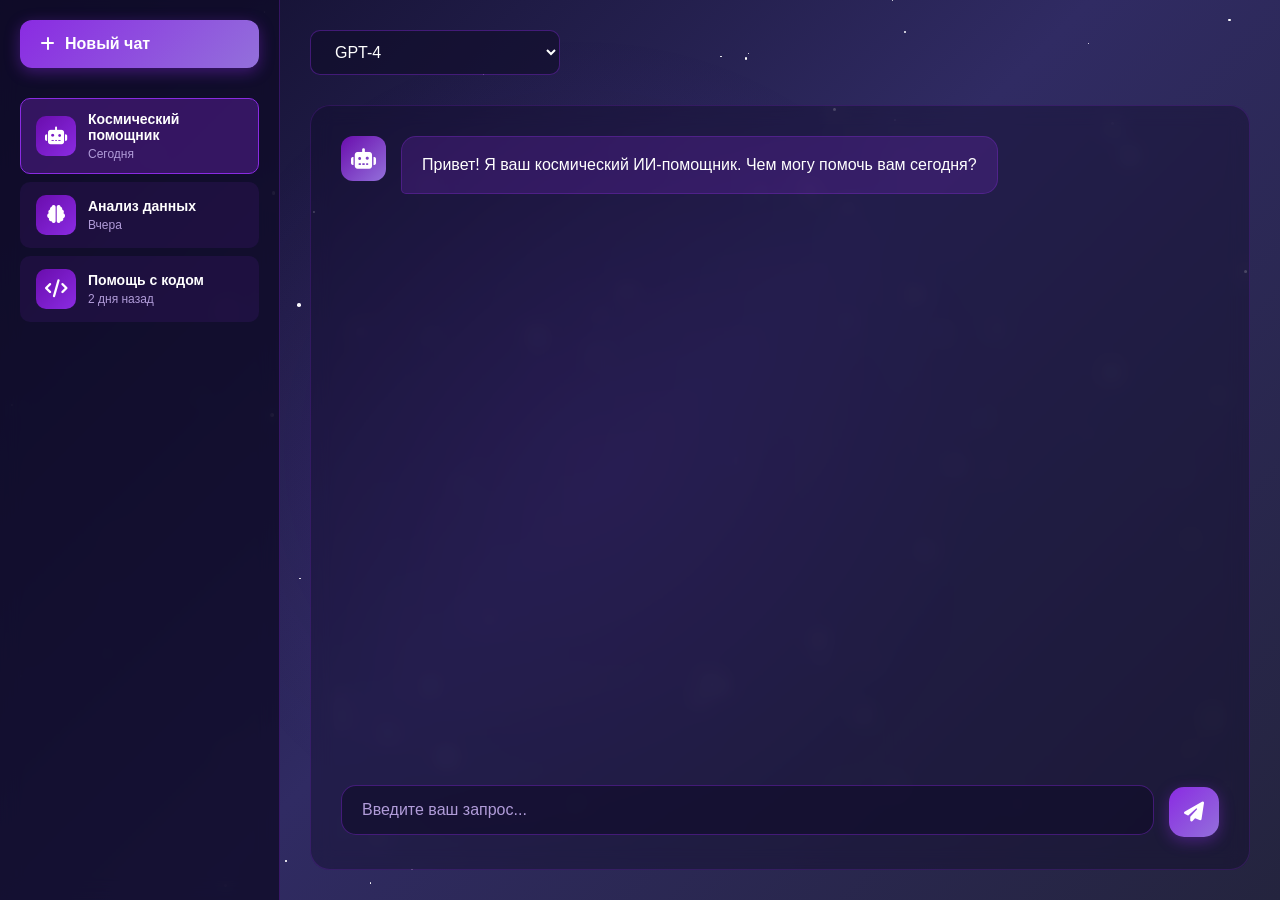
==== index.html @ d5923d3e "Create AI Chat Web Service with Cosmic Dark Purple Theme - New index.html file with complete AI chat" ====
<!DOCTYPE html>
<html lang="ru">
<head>
    <meta charset="UTF-8">
    <meta name="viewport" content="width=device-width, initial-scale=1.0">
    <title>AI Chat - Космический Интерфейс</title>
    <link href="https://cdnjs.cloudflare.com/ajax/libs/font-awesome/6.4.0/css/all.min.css" rel="stylesheet">
    <style>
        * {
            margin: 0;
            padding: 0;
            box-sizing: border-box;
        }

        body {
            font-family: 'Segoe UI', Tahoma, Geneva, Verdana, sans-serif;
            background: linear-gradient(135deg, #0f0c29, #302b63, #24243e);
            color: #ffffff;
            min-height: 100vh;
            overflow: hidden;
        }

        .container {
            display: flex;
            height: 100vh;
        }

        /* Sidebar */
        .sidebar {
            width: 280px;
            background: rgba(15, 12, 41, 0.8);
            backdrop-filter: blur(10px);
            border-right: 1px solid rgba(138, 43, 226, 0.3);
            padding: 20px;
            display: flex;
            flex-direction: column;
        }

        .new-chat-btn {
            background: linear-gradient(135deg, #8a2be2, #9370db);
            color: white;
            border: none;
            padding: 15px 20px;
            border-radius: 12px;
            cursor: pointer;
            font-size: 16px;
            font-weight: 600;
            margin-bottom: 30px;
            transition: all 0.3s ease;
            display: flex;
            align-items: center;
            gap: 10px;
            box-shadow: 0 4px 15px rgba(138, 43, 226, 0.4);
        }

        .new-chat-btn:hover {
            transform: translateY(-2px);
            box-shadow: 0 6px 20px rgba(138, 43, 226, 0.6);
        }

        .chat-list {
            flex: 1;
            overflow-y: auto;
        }

        .chat-item {
            display: flex;
            align-items: center;
            gap: 12px;
            padding: 12px 15px;
            margin-bottom: 8px;
            border-radius: 10px;
            cursor: pointer;
            transition: all 0.3s ease;
            background: rgba(138, 43, 226, 0.1);
            border: 1px solid transparent;
        }

        .chat-item:hover {
            background: rgba(138, 43, 226, 0.2);
            border-color: rgba(138, 43, 226, 0.4);
        }

        .chat-item.active {
            background: rgba(138, 43, 226, 0.3);
            border-color: #8a2be2;
        }

        .chat-icon {
            width: 40px;
            height: 40px;
            background: linear-gradient(135deg, #6a0dad, #8a2be2);
            border-radius: 10px;
            display: flex;
            align-items: center;
            justify-content: center;
            font-size: 18px;
        }

        .chat-info {
            flex: 1;
        }

        .chat-title {
            font-size: 14px;
            font-weight: 600;
            margin-bottom: 4px;
        }

        .chat-date {
            font-size: 12px;
            color: #b19cd9;
        }

        /* Main Content */
        .main-content {
            flex: 1;
            display: flex;
            flex-direction: column;
            padding: 30px;
            background: radial-gradient(circle at 30% 50%, rgba(138, 43, 226, 0.1) 0%, transparent 50%);
        }

        .header {
            margin-bottom: 30px;
        }

        .model-selector {
            background: rgba(15, 12, 41, 0.6);
            border: 1px solid rgba(138, 43, 226, 0.4);
            color: white;
            padding: 12px 20px;
            border-radius: 10px;
            font-size: 16px;
            cursor: pointer;
            outline: none;
            min-width: 250px;
        }

        .model-selector option {
            background: #0f0c29;
            color: white;
        }

        .chat-container {
            flex: 1;
            background: rgba(15, 12, 41, 0.4);
            border-radius: 20px;
            padding: 30px;
            border: 1px solid rgba(138, 43, 226, 0.2);
            backdrop-filter: blur(10px);
            display: flex;
            flex-direction: column;
        }

        .messages {
            flex: 1;
            overflow-y: auto;
            margin-bottom: 20px;
            padding-right: 10px;
        }

        .message {
            margin-bottom: 20px;
            display: flex;
            gap: 15px;
        }

        .message.user {
            flex-direction: row-reverse;
        }

        .message-avatar {
            width: 45px;
            height: 45px;
            border-radius: 12px;
            display: flex;
            align-items: center;
            justify-content: center;
            font-size: 20px;
            flex-shrink: 0;
        }

        .message.user .message-avatar {
            background: linear-gradient(135deg, #9370db, #8a2be2);
        }

        .message.ai .message-avatar {
            background: linear-gradient(135deg, #6a0dad, #9370db);
        }

        .message-content {
            max-width: 70%;
            padding: 15px 20px;
            border-radius: 15px;
            line-height: 1.6;
        }

        .message.user .message-content {
            background: linear-gradient(135deg, #8a2be2, #9370db);
            border-bottom-right-radius: 5px;
        }

        .message.ai .message-content {
            background: rgba(138, 43, 226, 0.2);
            border: 1px solid rgba(138, 43, 226, 0.3);
            border-bottom-left-radius: 5px;
        }

        .input-area {
            display: flex;
            gap: 15px;
            align-items: center;
        }

        .input-wrapper {
            flex: 1;
            position: relative;
        }

        .message-input {
            width: 100%;
            background: rgba(15, 12, 41, 0.6);
            border: 1px solid rgba(138, 43, 226, 0.4);
            color: white;
            padding: 15px 20px;
            border-radius: 15px;
            font-size: 16px;
            outline: none;
            resize: none;
            font-family: inherit;
        }

        .message-input::placeholder {
            color: #b19cd9;
        }

        .send-btn {
            background: linear-gradient(135deg, #8a2be2, #9370db);
            color: white;
            border: none;
            width: 50px;
            height: 50px;
            border-radius: 15px;
            cursor: pointer;
            font-size: 20px;
            transition: all 0.3s ease;
            display: flex;
            align-items: center;
            justify-content: center;
            box-shadow: 0 4px 15px rgba(138, 43, 226, 0.4);
        }

        .send-btn:hover {
            transform: scale(1.05);
            box-shadow: 0 6px 20px rgba(138, 43, 226, 0.6);
        }

        /* Scrollbar */
        ::-webkit-scrollbar {
            width: 8px;
        }

        ::-webkit-scrollbar-track {
            background: rgba(15, 12, 41, 0.4);
        }

        ::-webkit-scrollbar-thumb {
            background: rgba(138, 43, 226, 0.4);
            border-radius: 4px;
        }

        ::-webkit-scrollbar-thumb:hover {
            background: rgba(138, 43, 226, 0.6);
        }

        /* Stars animation */
        .stars {
            position: fixed;
            top: 0;
            left: 0;
            width: 100%;
            height: 100%;
            pointer-events: none;
            z-index: -1;
        }

        .star {
            position: absolute;
            background: white;
            border-radius: 50%;
            animation: twinkle 2s infinite;
        }

        @keyframes twinkle {
            0%, 100% { opacity: 0.3; }
            50% { opacity: 1; }
        }
    </style>
</head>
<body>
    <div class="stars" id="stars"></div>
    
    <div class="container">
        <!-- Sidebar -->
        <div class="sidebar">
            <button class="new-chat-btn" onclick="createNewChat()">
                <i class="fas fa-plus"></i>
                Новый чат
            </button>
            
            <div class="chat-list" id="chatList">
                <div class="chat-item active">
                    <div class="chat-icon">
                        <i class="fas fa-robot"></i>
                    </div>
                    <div class="chat-info">
                        <div class="chat-title">Космический помощник</div>
                        <div class="chat-date">Сегодня</div>
                    </div>
                </div>
                
                <div class="chat-item">
                    <div class="chat-icon">
                        <i class="fas fa-brain"></i>
                    </div>
                    <div class="chat-info">
                        <div class="chat-title">Анализ данных</div>
                        <div class="chat-date">Вчера</div>
                    </div>
                </div>
                
                <div class="chat-item">
                    <div class="chat-icon">
                        <i class="fas fa-code"></i>
                    </div>
                    <div class="chat-info">
                        <div class="chat-title">Помощь с кодом</div>
                        <div class="chat-date">2 дня назад</div>
                    </div>
                </div>
            </div>
        </div>

        <!-- Main Content -->
        <div class="main-content">
            <div class="header">
                <select class="model-selector" id="modelSelector">
                    <option value="gpt-4">GPT-4</option>
                    <option value="gpt-3.5-turbo">GPT-3.5 Turbo</option>
                    <option value="claude-3">Claude 3</option>
                    <option value="llama-3">Llama 3</option>
                    <option value="mistral">Mistral</option>
                </select>
            </div>

            <div class="chat-container">
                <div class="messages" id="messages">
                    <div class="message ai">
                        <div class="message-avatar">
                            <i class="fas fa-robot"></i>
                        </div>
                        <div class="message-content">
                            Привет! Я ваш космический ИИ-помощник. Чем могу помочь вам сегодня?
                        </div>
                    </div>
                </div>

                <div class="input-area">
                    <div class="input-wrapper">
                        <textarea 
                            class="message-input" 
                            id="messageInput" 
                            placeholder="Введите ваш запрос..."
                            rows="1"
                            onkeypress="handleKeyPress(event)"
                        ></textarea>
                    </div>
                    <button class="send-btn" onclick="sendMessage()">
                        <i class="fas fa-paper-plane"></i>
                    </button>
                </div>
            </div>
        </div>
    </div>

    <script>
        // Create stars background
        function createStars() {
            const starsContainer = document.getElementById('stars');
            for (let i = 0; i < 100; i++) {
                const star = document.createElement('div');
                star.className = 'star';
                star.style.left = Math.random() * 100 + '%';
                star.style.top = Math.random() * 100 + '%';
                star.style.width = (Math.random() * 3 + 1) + 'px';
                star.style.height = star.style.width;
                star.style.animationDelay = Math.random() * 2 + 's';
                starsContainer.appendChild(star);
            }
        }

        // Handle Enter key
        function handleKeyPress(event) {
            if (event.key === 'Enter' && !event.shiftKey) {
                event.preventDefault();
                sendMessage();
            }
        }

        // Send message
        function sendMessage() {
            const input = document.getElementById('messageInput');
            const message = input.value.trim();
            
            if (!message) return;

            // Add user message
            addMessage(message, 'user');
            input.value = '';

            // Simulate AI response (replace with actual API call)
            setTimeout(() => {
                const aiResponse = "Это демонстрационный ответ. В реальной версии здесь будет ответ от ИИ модели.";
                addMessage(aiResponse, 'ai');
            }, 1000);
        }

        // Add message to chat
        function addMessage(text, type) {
            const messagesContainer = document.getElementById('messages');
            const messageDiv = document.createElement('div');
            messageDiv.className = `message ${type}`;
            
            const avatarIcon = type === 'user' ? 'fa-user' : 'fa-robot';
            
            messageDiv.innerHTML = `
                <div class="message-avatar">
                    <i class="fas ${avatarIcon}"></i>
                </div>
                <div class="message-content">
                    ${text}
                </div>
            `;
            
            messagesContainer.appendChild(messageDiv);
            messagesContainer.scrollTop = messagesContainer.scrollHeight;
        }

        // Create new chat
        function createNewChat() {
            const messagesContainer = document.getElementById('messages');
            messagesContainer.innerHTML = `
                <div class="message ai">
                    <div class="message-avatar">
                        <i class="fas fa-robot"></i>
                    </div>
                    <div class="message-content">
                        Привет! Я ваш космический ИИ-помощник. Чем могу помочь вам сегодня?
                    </div>
                </div>
            `;
        }

        // Initialize
        createStars();
    </script>
</body>
</html>
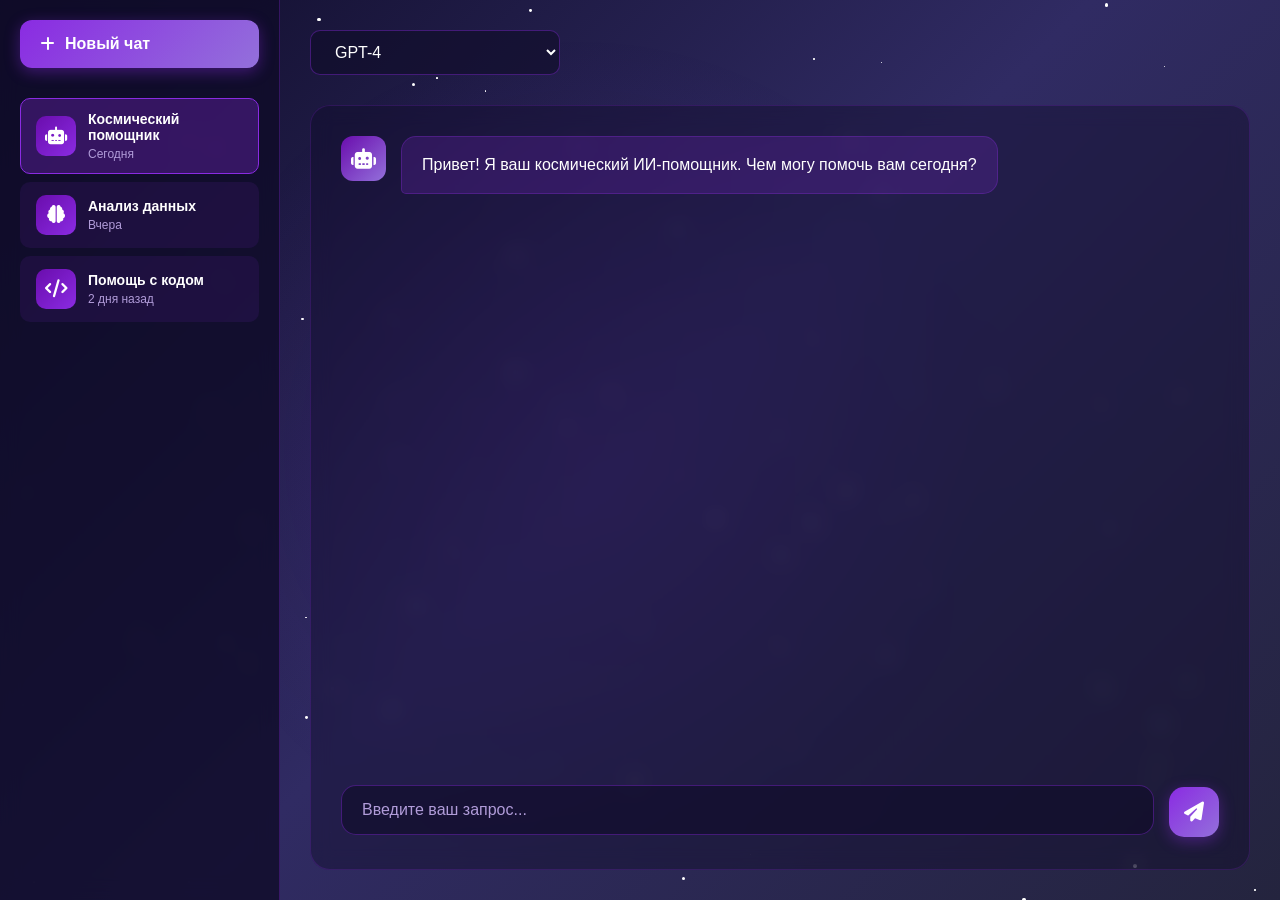
==== commit c64f557e: "update branch" ====
--- a/index.html
+++ b/index.html
@@ -158,6 +158,7 @@
             overflow-y: auto;
             margin-bottom: 20px;
             padding-right: 10px;
+            min-height: 0;
         }
 
         .message {
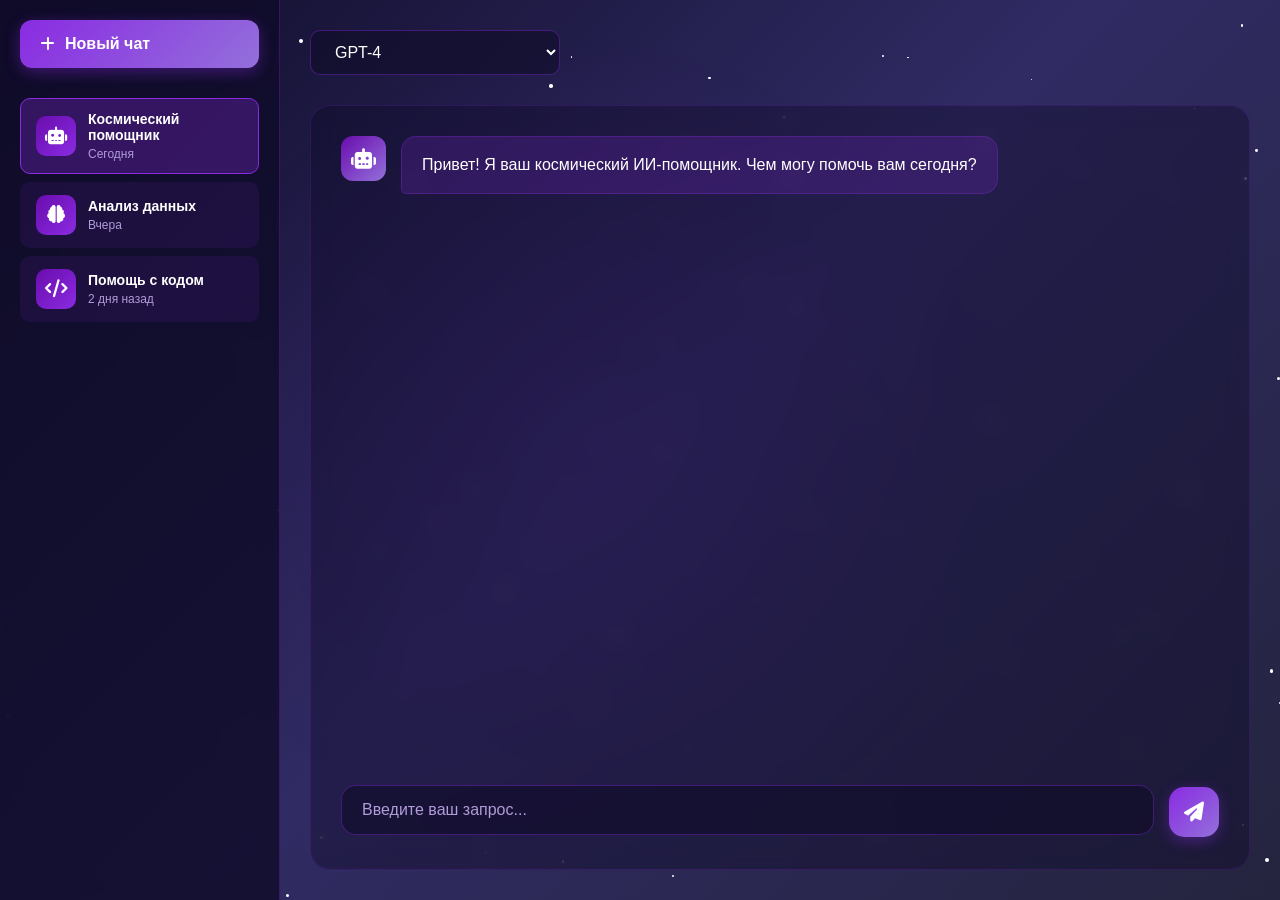
==== commit 7f51f8e1: "update branch" ====
--- a/index.html
+++ b/index.html
@@ -195,6 +195,9 @@
             padding: 15px 20px;
             border-radius: 15px;
             line-height: 1.6;
+            word-wrap: break-word;
+            overflow-wrap: break-word;
+            hyphens: auto;
         }
 
         .message.user .message-content {
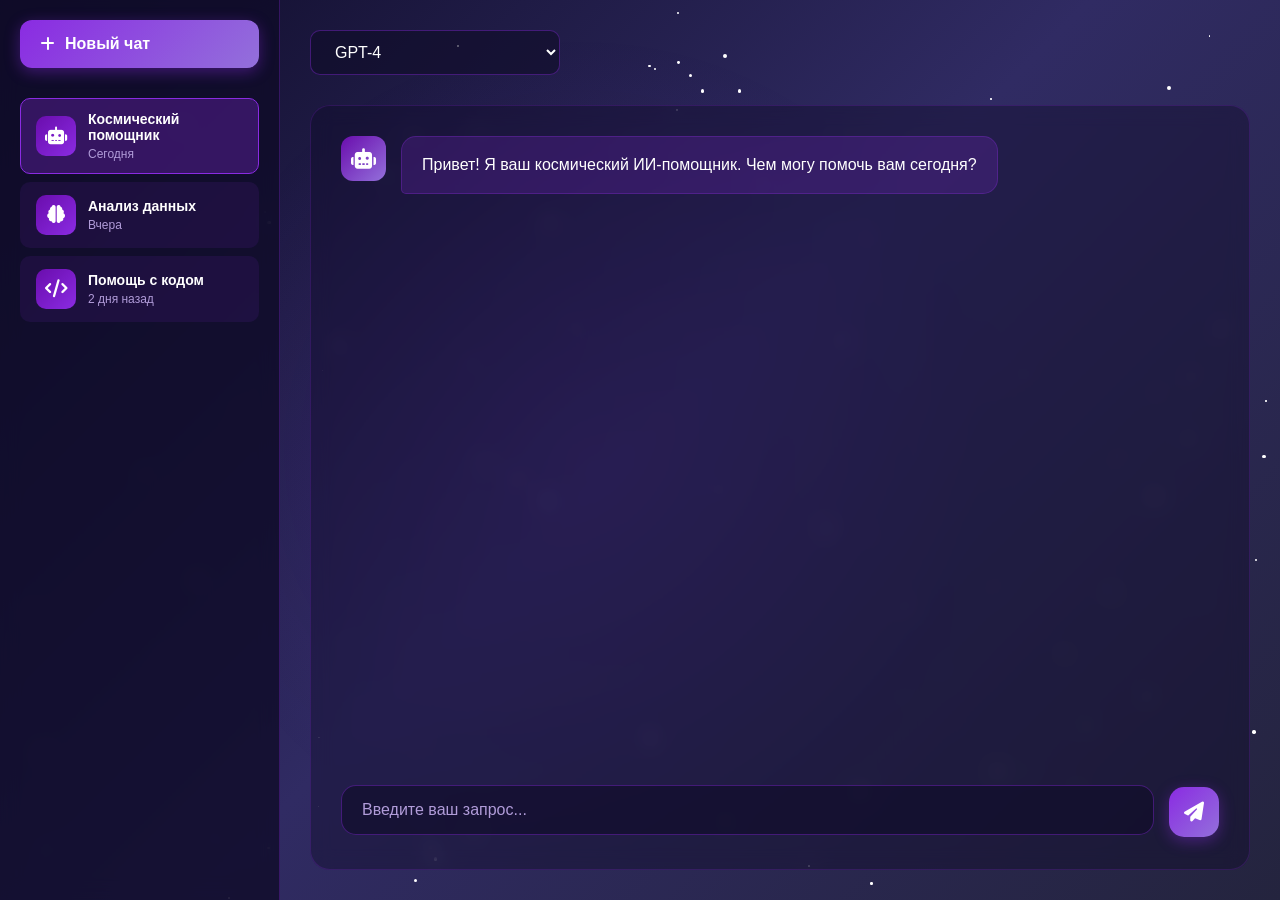
==== commit 7e31d767: "update branch" ====
--- a/index.html
+++ b/index.html
@@ -5,302 +5,7 @@
     <meta name="viewport" content="width=device-width, initial-scale=1.0">
     <title>AI Chat - Космический Интерфейс</title>
     <link href="https://cdnjs.cloudflare.com/ajax/libs/font-awesome/6.4.0/css/all.min.css" rel="stylesheet">
-    <style>
-        * {
-            margin: 0;
-            padding: 0;
-            box-sizing: border-box;
-        }
-
-        body {
-            font-family: 'Segoe UI', Tahoma, Geneva, Verdana, sans-serif;
-            background: linear-gradient(135deg, #0f0c29, #302b63, #24243e);
-            color: #ffffff;
-            min-height: 100vh;
-            overflow: hidden;
-        }
-
-        .container {
-            display: flex;
-            height: 100vh;
-        }
-
-        /* Sidebar */
-        .sidebar {
-            width: 280px;
-            background: rgba(15, 12, 41, 0.8);
-            backdrop-filter: blur(10px);
-            border-right: 1px solid rgba(138, 43, 226, 0.3);
-            padding: 20px;
-            display: flex;
-            flex-direction: column;
-        }
-
-        .new-chat-btn {
-            background: linear-gradient(135deg, #8a2be2, #9370db);
-            color: white;
-            border: none;
-            padding: 15px 20px;
-            border-radius: 12px;
-            cursor: pointer;
-            font-size: 16px;
-            font-weight: 600;
-            margin-bottom: 30px;
-            transition: all 0.3s ease;
-            display: flex;
-            align-items: center;
-            gap: 10px;
-            box-shadow: 0 4px 15px rgba(138, 43, 226, 0.4);
-        }
-
-        .new-chat-btn:hover {
-            transform: translateY(-2px);
-            box-shadow: 0 6px 20px rgba(138, 43, 226, 0.6);
-        }
-
-        .chat-list {
-            flex: 1;
-            overflow-y: auto;
-        }
-
-        .chat-item {
-            display: flex;
-            align-items: center;
-            gap: 12px;
-            padding: 12px 15px;
-            margin-bottom: 8px;
-            border-radius: 10px;
-            cursor: pointer;
-            transition: all 0.3s ease;
-            background: rgba(138, 43, 226, 0.1);
-            border: 1px solid transparent;
-        }
-
-        .chat-item:hover {
-            background: rgba(138, 43, 226, 0.2);
-            border-color: rgba(138, 43, 226, 0.4);
-        }
-
-        .chat-item.active {
-            background: rgba(138, 43, 226, 0.3);
-            border-color: #8a2be2;
-        }
-
-        .chat-icon {
-            width: 40px;
-            height: 40px;
-            background: linear-gradient(135deg, #6a0dad, #8a2be2);
-            border-radius: 10px;
-            display: flex;
-            align-items: center;
-            justify-content: center;
-            font-size: 18px;
-        }
-
-        .chat-info {
-            flex: 1;
-        }
-
-        .chat-title {
-            font-size: 14px;
-            font-weight: 600;
-            margin-bottom: 4px;
-        }
-
-        .chat-date {
-            font-size: 12px;
-            color: #b19cd9;
-        }
-
-        /* Main Content */
-        .main-content {
-            flex: 1;
-            display: flex;
-            flex-direction: column;
-            padding: 30px;
-            background: radial-gradient(circle at 30% 50%, rgba(138, 43, 226, 0.1) 0%, transparent 50%);
-        }
-
-        .header {
-            margin-bottom: 30px;
-        }
-
-        .model-selector {
-            background: rgba(15, 12, 41, 0.6);
-            border: 1px solid rgba(138, 43, 226, 0.4);
-            color: white;
-            padding: 12px 20px;
-            border-radius: 10px;
-            font-size: 16px;
-            cursor: pointer;
-            outline: none;
-            min-width: 250px;
-        }
-
-        .model-selector option {
-            background: #0f0c29;
-            color: white;
-        }
-
-        .chat-container {
-            flex: 1;
-            background: rgba(15, 12, 41, 0.4);
-            border-radius: 20px;
-            padding: 30px;
-            border: 1px solid rgba(138, 43, 226, 0.2);
-            backdrop-filter: blur(10px);
-            display: flex;
-            flex-direction: column;
-        }
-
-        .messages {
-            flex: 1;
-            overflow-y: auto;
-            margin-bottom: 20px;
-            padding-right: 10px;
-            min-height: 0;
-        }
-
-        .message {
-            margin-bottom: 20px;
-            display: flex;
-            gap: 15px;
-        }
-
-        .message.user {
-            flex-direction: row-reverse;
-        }
-
-        .message-avatar {
-            width: 45px;
-            height: 45px;
-            border-radius: 12px;
-            display: flex;
-            align-items: center;
-            justify-content: center;
-            font-size: 20px;
-            flex-shrink: 0;
-        }
-
-        .message.user .message-avatar {
-            background: linear-gradient(135deg, #9370db, #8a2be2);
-        }
-
-        .message.ai .message-avatar {
-            background: linear-gradient(135deg, #6a0dad, #9370db);
-        }
-
-        .message-content {
-            max-width: 70%;
-            padding: 15px 20px;
-            border-radius: 15px;
-            line-height: 1.6;
-            word-wrap: break-word;
-            overflow-wrap: break-word;
-            hyphens: auto;
-        }
-
-        .message.user .message-content {
-            background: linear-gradient(135deg, #8a2be2, #9370db);
-            border-bottom-right-radius: 5px;
-        }
-
-        .message.ai .message-content {
-            background: rgba(138, 43, 226, 0.2);
-            border: 1px solid rgba(138, 43, 226, 0.3);
-            border-bottom-left-radius: 5px;
-        }
-
-        .input-area {
-            display: flex;
-            gap: 15px;
-            align-items: center;
-        }
-
-        .input-wrapper {
-            flex: 1;
-            position: relative;
-        }
-
-        .message-input {
-            width: 100%;
-            background: rgba(15, 12, 41, 0.6);
-            border: 1px solid rgba(138, 43, 226, 0.4);
-            color: white;
-            padding: 15px 20px;
-            border-radius: 15px;
-            font-size: 16px;
-            outline: none;
-            resize: none;
-            font-family: inherit;
-        }
-
-        .message-input::placeholder {
-            color: #b19cd9;
-        }
-
-        .send-btn {
-            background: linear-gradient(135deg, #8a2be2, #9370db);
-            color: white;
-            border: none;
-            width: 50px;
-            height: 50px;
-            border-radius: 15px;
-            cursor: pointer;
-            font-size: 20px;
-            transition: all 0.3s ease;
-            display: flex;
-            align-items: center;
-            justify-content: center;
-            box-shadow: 0 4px 15px rgba(138, 43, 226, 0.4);
-        }
-
-        .send-btn:hover {
-            transform: scale(1.05);
-            box-shadow: 0 6px 20px rgba(138, 43, 226, 0.6);
-        }
-
-        /* Scrollbar */
-        ::-webkit-scrollbar {
-            width: 8px;
-        }
-
-        ::-webkit-scrollbar-track {
-            background: rgba(15, 12, 41, 0.4);
-        }
-
-        ::-webkit-scrollbar-thumb {
-            background: rgba(138, 43, 226, 0.4);
-            border-radius: 4px;
-        }
-
-        ::-webkit-scrollbar-thumb:hover {
-            background: rgba(138, 43, 226, 0.6);
-        }
-
-        /* Stars animation */
-        .stars {
-            position: fixed;
-            top: 0;
-            left: 0;
-            width: 100%;
-            height: 100%;
-            pointer-events: none;
-            z-index: -1;
-        }
-
-        .star {
-            position: absolute;
-            background: white;
-            border-radius: 50%;
-            animation: twinkle 2s infinite;
-        }
-
-        @keyframes twinkle {
-            0%, 100% { opacity: 0.3; }
-            50% { opacity: 1; }
-        }
-    </style>
+    <link rel="stylesheet" href="styles.css">
 </head>
 <body>
     <div class="stars" id="stars"></div>
--- a/styles.css
+++ b/styles.css
@@ -0,0 +1,294 @@
+* {
+    margin: 0;
+    padding: 0;
+    box-sizing: border-box;
+}
+
+body {
+    font-family: 'Segoe UI', Tahoma, Geneva, Verdana, sans-serif;
+    background: linear-gradient(135deg, #0f0c29, #302b63, #24243e);
+    color: #ffffff;
+    min-height: 100vh;
+    overflow: hidden;
+}
+
+.container {
+    display: flex;
+    height: 100vh;
+}
+
+/* Sidebar */
+.sidebar {
+    width: 280px;
+    background: rgba(15, 12, 41, 0.8);
+    backdrop-filter: blur(10px);
+    border-right: 1px solid rgba(138, 43, 226, 0.3);
+    padding: 20px;
+    display: flex;
+    flex-direction: column;
+}
+
+.new-chat-btn {
+    background: linear-gradient(135deg, #8a2be2, #9370db);
+    color: white;
+    border: none;
+    padding: 15px 20px;
+    border-radius: 12px;
+    cursor: pointer;
+    font-size: 16px;
+    font-weight: 600;
+    margin-bottom: 30px;
+    transition: all 0.3s ease;
+    display: flex;
+    align-items: center;
+    gap: 10px;
+    box-shadow: 0 4px 15px rgba(138, 43, 226, 0.4);
+}
+
+.new-chat-btn:hover {
+    transform: translateY(-2px);
+    box-shadow: 0 6px 20px rgba(138, 43, 226, 0.6);
+}
+
+.chat-list {
+    flex: 1;
+    overflow-y: auto;
+}
+
+.chat-item {
+    display: flex;
+    align-items: center;
+    gap: 12px;
+    padding: 12px 15px;
+    margin-bottom: 8px;
+    border-radius: 10px;
+    cursor: pointer;
+    transition: all 0.3s ease;
+    background: rgba(138, 43, 226, 0.1);
+    border: 1px solid transparent;
+}
+
+.chat-item:hover {
+    background: rgba(138, 43, 226, 0.2);
+    border-color: rgba(138, 43, 226, 0.4);
+}
+
+.chat-item.active {
+    background: rgba(138, 43, 226, 0.3);
+    border-color: #8a2be2;
+}
+
+.chat-icon {
+    width: 40px;
+    height: 40px;
+    background: linear-gradient(135deg, #6a0dad, #8a2be2);
+    border-radius: 10px;
+    display: flex;
+    align-items: center;
+    justify-content: center;
+    font-size: 18px;
+}
+
+.chat-info {
+    flex: 1;
+}
+
+.chat-title {
+    font-size: 14px;
+    font-weight: 600;
+    margin-bottom: 4px;
+}
+
+.chat-date {
+    font-size: 12px;
+    color: #b19cd9;
+}
+
+/* Main Content */
+.main-content {
+    flex: 1;
+    display: flex;
+    flex-direction: column;
+    padding: 30px;
+    background: radial-gradient(circle at 30% 50%, rgba(138, 43, 226, 0.1) 0%, transparent 50%);
+}
+
+.header {
+    margin-bottom: 30px;
+}
+
+.model-selector {
+    background: rgba(15, 12, 41, 0.6);
+    border: 1px solid rgba(138, 43, 226, 0.4);
+    color: white;
+    padding: 12px 20px;
+    border-radius: 10px;
+    font-size: 16px;
+    cursor: pointer;
+    outline: none;
+    min-width: 250px;
+}
+
+.model-selector option {
+    background: #0f0c29;
+    color: white;
+}
+
+.chat-container {
+    flex: 1;
+    background: rgba(15, 12, 41, 0.4);
+    border-radius: 20px;
+    padding: 30px;
+    border: 1px solid rgba(138, 43, 226, 0.2);
+    backdrop-filter: blur(10px);
+    display: flex;
+    flex-direction: column;
+}
+
+.messages {
+    flex: 1;
+    overflow-y: auto;
+    margin-bottom: 20px;
+    padding-right: 10px;
+    min-height: 0;
+}
+
+.message {
+    margin-bottom: 20px;
+    display: flex;
+    gap: 15px;
+}
+
+.message.user {
+    flex-direction: row-reverse;
+}
+
+.message-avatar {
+    width: 45px;
+    height: 45px;
+    border-radius: 12px;
+    display: flex;
+    align-items: center;
+    justify-content: center;
+    font-size: 20px;
+    flex-shrink: 0;
+}
+
+.message.user .message-avatar {
+    background: linear-gradient(135deg, #9370db, #8a2be2);
+}
+
+.message.ai .message-avatar {
+    background: linear-gradient(135deg, #6a0dad, #9370db);
+}
+
+.message-content {
+    max-width: 70%;
+    padding: 15px 20px;
+    border-radius: 15px;
+    line-height: 1.6;
+    word-wrap: break-word;
+    overflow-wrap: break-word;
+    hyphens: auto;
+}
+
+.message.user .message-content {
+    background: linear-gradient(135deg, #8a2be2, #9370db);
+    border-bottom-right-radius: 5px;
+}
+
+.message.ai .message-content {
+    background: rgba(138, 43, 226, 0.2);
+    border: 1px solid rgba(138, 43, 226, 0.3);
+    border-bottom-left-radius: 5px;
+}
+
+.input-area {
+    display: flex;
+    gap: 15px;
+    align-items: center;
+}
+
+.input-wrapper {
+    flex: 1;
+    position: relative;
+}
+
+.message-input {
+    width: 100%;
+    background: rgba(15, 12, 41, 0.6);
+    border: 1px solid rgba(138, 43, 226, 0.4);
+    color: white;
+    padding: 15px 20px;
+    border-radius: 15px;
+    font-size: 16px;
+    outline: none;
+    resize: none;
+    font-family: inherit;
+}
+
+.message-input::placeholder {
+    color: #b19cd9;
+}
+
+.send-btn {
+    background: linear-gradient(135deg, #8a2be2, #9370db);
+    color: white;
+    border: none;
+    width: 50px;
+    height: 50px;
+    border-radius: 15px;
+    cursor: pointer;
+    font-size: 20px;
+    transition: all 0.3s ease;
+    display: flex;
+    align-items: center;
+    justify-content: center;
+    box-shadow: 0 4px 15px rgba(138, 43, 226, 0.4);
+}
+
+.send-btn:hover {
+    transform: scale(1.05);
+    box-shadow: 0 6px 20px rgba(138, 43, 226, 0.6);
+}
+
+/* Scrollbar */
+::-webkit-scrollbar {
+    width: 8px;
+}
+
+::-webkit-scrollbar-track {
+    background: rgba(15, 12, 41, 0.4);
+}
+
+::-webkit-scrollbar-thumb {
+    background: rgba(138, 43, 226, 0.4);
+    border-radius: 4px;
+}
+
+::-webkit-scrollbar-thumb:hover {
+    background: rgba(138, 43, 226, 0.6);
+}
+
+/* Stars animation */
+.stars {
+    position: fixed;
+    top: 0;
+    left: 0;
+    width: 100%;
+    height: 100%;
+    pointer-events: none;
+    z-index: -1;
+}
+
+.star {
+    position: absolute;
+    background: white;
+    border-radius: 50%;
+    animation: twinkle 2s infinite;
+}
+
+@keyframes twinkle {
+    0%, 100% { opacity: 0.3; }
+    50% { opacity: 1; }
+}
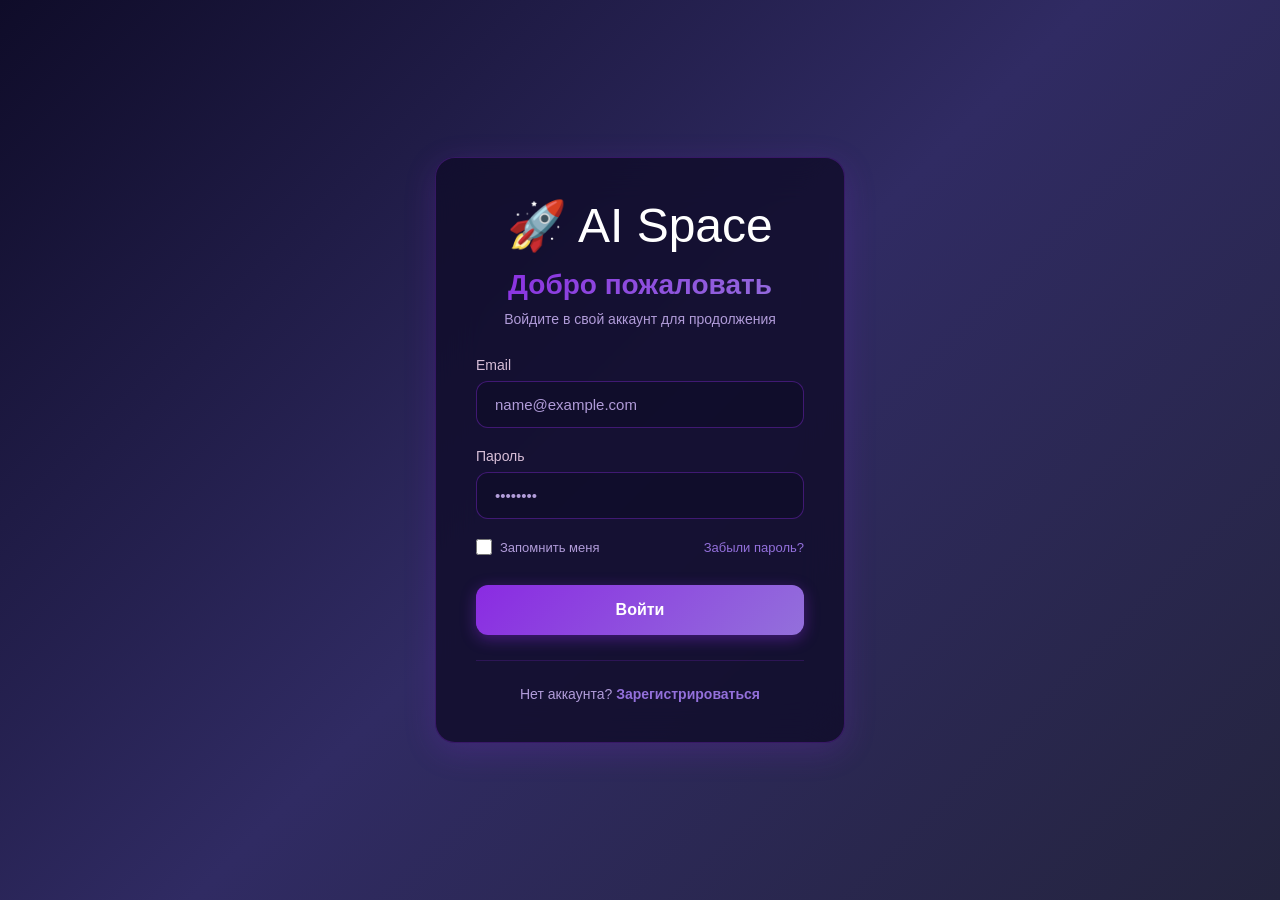
==== commit 5aaedc74: "update branch" ====
--- a/index.html
+++ b/index.html
@@ -93,7 +93,13 @@
         </div>
     </div>
 
+    <script src="auth.js"></script>
     <script>
+        // Проверка авторизации перед доступом к чату
+        if (!checkAuth()) {
+            window.location.href = 'login.html';
+        }
+
         // Create stars background
         function createStars() {
             const starsContainer = document.getElementById('stars');
@@ -127,6 +133,7 @@
             // Add user message
             addMessage(message, 'user');
             input.value = '';
+            input.style.height = 'auto'; // Сброс высоты
 
             // Simulate AI response (replace with actual API call)
             setTimeout(() => {
@@ -171,6 +178,11 @@
             `;
         }
 
+        // Logout function - переименована чтобы избежать конфликта
+        function doLogout() {
+            logout();
+        }
+
         // Initialize
         createStars();
     </script>
--- a/styles.css
+++ b/styles.css
@@ -143,6 +143,9 @@
     backdrop-filter: blur(10px);
     display: flex;
     flex-direction: column;
+    width: 100%;
+    max-width: 100%;
+    min-width: 0;
 }
 
 .messages {
@@ -183,24 +186,27 @@
 }
 
 .message-content {
-    max-width: 70%;
-    padding: 15px 20px;
+    max-width: 50%;
+    padding: 0;
     border-radius: 15px;
     line-height: 1.6;
     word-wrap: break-word;
     overflow-wrap: break-word;
+    white-space: pre-wrap;
     hyphens: auto;
 }
 
 .message.user .message-content {
     background: linear-gradient(135deg, #8a2be2, #9370db);
     border-bottom-right-radius: 5px;
+    padding: 15px 20px;
 }
 
 .message.ai .message-content {
     background: rgba(138, 43, 226, 0.2);
     border: 1px solid rgba(138, 43, 226, 0.3);
     border-bottom-left-radius: 5px;
+    padding: 15px 20px;
 }
 
 .input-area {
@@ -225,6 +231,14 @@
     outline: none;
     resize: none;
     font-family: inherit;
+    line-height: 1.5;
+    min-height: 60px;
+    max-height: calc(1.5em * 5 + 30px);
+    overflow-y: auto;
+    field-sizing: content;
+    overflow-wrap: break-word;
+    word-break: break-word;
+    white-space: pre-wrap;
 }
 
 .message-input::placeholder {
@@ -292,3 +306,183 @@
     0%, 100% { opacity: 0.3; }
     50% { opacity: 1; }
 }
+
+/* Auth Pages Styles */
+.auth-body {
+    display: flex;
+    align-items: center;
+    justify-content: center;
+    min-height: 100vh;
+    position: relative;
+    overflow: auto;
+}
+
+.auth-background {
+    position: fixed;
+    top: 0;
+    left: 0;
+    width: 100%;
+    height: 100%;
+    pointer-events: none;
+    z-index: -1;
+}
+
+.auth-background .star {
+    position: absolute;
+    background: white;
+    border-radius: 50%;
+    animation: twinkle 2s infinite;
+}
+
+.auth-container {
+    width: 100%;
+    max-width: 450px;
+    padding: 20px;
+    z-index: 1;
+}
+
+.auth-card {
+    background: rgba(15, 12, 41, 0.8);
+    backdrop-filter: blur(20px);
+    border: 1px solid rgba(138, 43, 226, 0.3);
+    border-radius: 20px;
+    padding: 40px;
+    box-shadow: 0 8px 32px rgba(138, 43, 226, 0.2);
+}
+
+.auth-header {
+    text-align: center;
+    margin-bottom: 30px;
+}
+
+.auth-header .logo {
+    font-size: 48px;
+    margin-bottom: 15px;
+}
+
+.auth-header h2 {
+    font-size: 28px;
+    font-weight: 600;
+    margin-bottom: 10px;
+    background: linear-gradient(135deg, #8a2be2, #9370db);
+    -webkit-background-clip: text;
+    -webkit-text-fill-color: transparent;
+    background-clip: text;
+}
+
+.auth-header p {
+    color: #b19cd9;
+    font-size: 14px;
+}
+
+.auth-form {
+    display: flex;
+    flex-direction: column;
+    gap: 20px;
+}
+
+.form-group {
+    display: flex;
+    flex-direction: column;
+    gap: 8px;
+}
+
+.form-group label {
+    font-size: 14px;
+    font-weight: 500;
+    color: #d8bfd8;
+}
+
+.form-group input {
+    background: rgba(15, 12, 41, 0.6);
+    border: 1px solid rgba(138, 43, 226, 0.4);
+    color: white;
+    padding: 14px 18px;
+    border-radius: 12px;
+    font-size: 15px;
+    outline: none;
+    transition: all 0.3s ease;
+    font-family: inherit;
+}
+
+.form-group input:focus {
+    border-color: #8a2be2;
+    box-shadow: 0 0 0 3px rgba(138, 43, 226, 0.2);
+}
+
+.form-group input::placeholder {
+    color: #b19cd9;
+}
+
+.form-options {
+    display: flex;
+    justify-content: space-between;
+    align-items: center;
+    font-size: 13px;
+}
+
+.checkbox-container {
+    display: flex;
+    align-items: center;
+    gap: 8px;
+    cursor: pointer;
+    color: #b19cd9;
+}
+
+.checkbox-container input[type="checkbox"] {
+    width: 16px;
+    height: 16px;
+    cursor: pointer;
+    accent-color: #8a2be2;
+}
+
+.forgot-link {
+    color: #9370db;
+    text-decoration: none;
+    transition: color 0.3s ease;
+}
+
+.forgot-link:hover {
+    color: #8a2be2;
+    text-decoration: underline;
+}
+
+.auth-btn {
+    background: linear-gradient(135deg, #8a2be2, #9370db);
+    color: white;
+    border: none;
+    padding: 16px;
+    border-radius: 12px;
+    font-size: 16px;
+    font-weight: 600;
+    cursor: pointer;
+    transition: all 0.3s ease;
+    box-shadow: 0 4px 15px rgba(138, 43, 226, 0.4);
+    margin-top: 10px;
+}
+
+.auth-btn:hover {
+    transform: translateY(-2px);
+    box-shadow: 0 6px 20px rgba(138, 43, 226, 0.6);
+}
+
+.auth-footer {
+    text-align: center;
+    margin-top: 25px;
+    padding-top: 25px;
+    border-top: 1px solid rgba(138, 43, 226, 0.2);
+    font-size: 14px;
+    color: #b19cd9;
+}
+
+.auth-footer a {
+    color: #9370db;
+    text-decoration: none;
+    font-weight: 600;
+    transition: color 0.3s ease;
+}
+
+.auth-footer a:hover {
+    color: #8a2be2;
+    text-decoration: underline;
+}
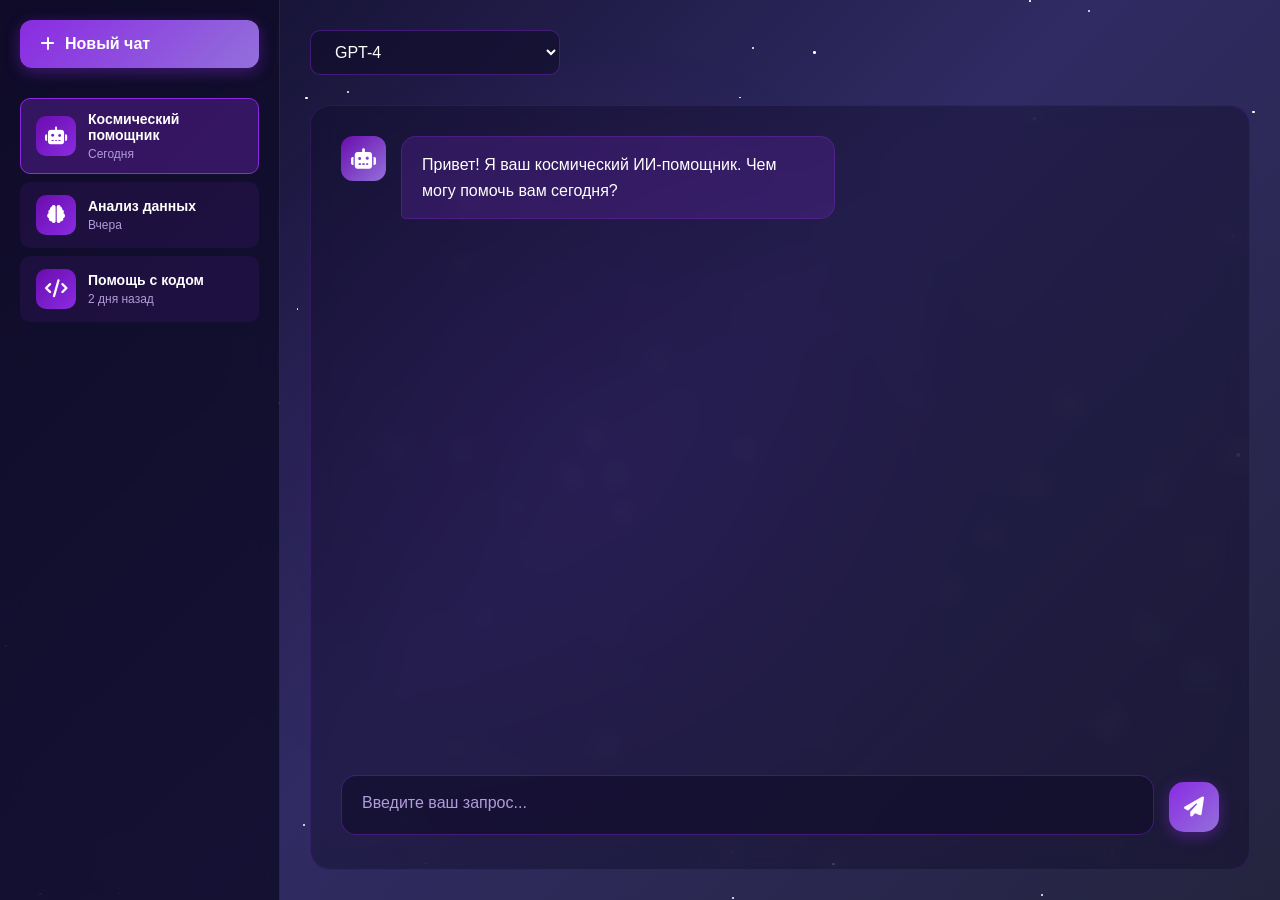
==== commit 952cf760: "Remove authentication check from main application Key features implemented: - Removed authorization " ====
--- a/index.html
+++ b/index.html
@@ -95,10 +95,7 @@
 
     <script src="auth.js"></script>
     <script>
-        // Проверка авторизации перед доступом к чату
-        if (!checkAuth()) {
-            window.location.href = 'login.html';
-        }
+        // Проверка авторизации временно отключена для разработки
 
         // Create stars background
         function createStars() {
--- a/styles.css
+++ b/styles.css
@@ -192,7 +192,6 @@
     line-height: 1.6;
     word-wrap: break-word;
     overflow-wrap: break-word;
-    white-space: pre-wrap;
     hyphens: auto;
 }
 
